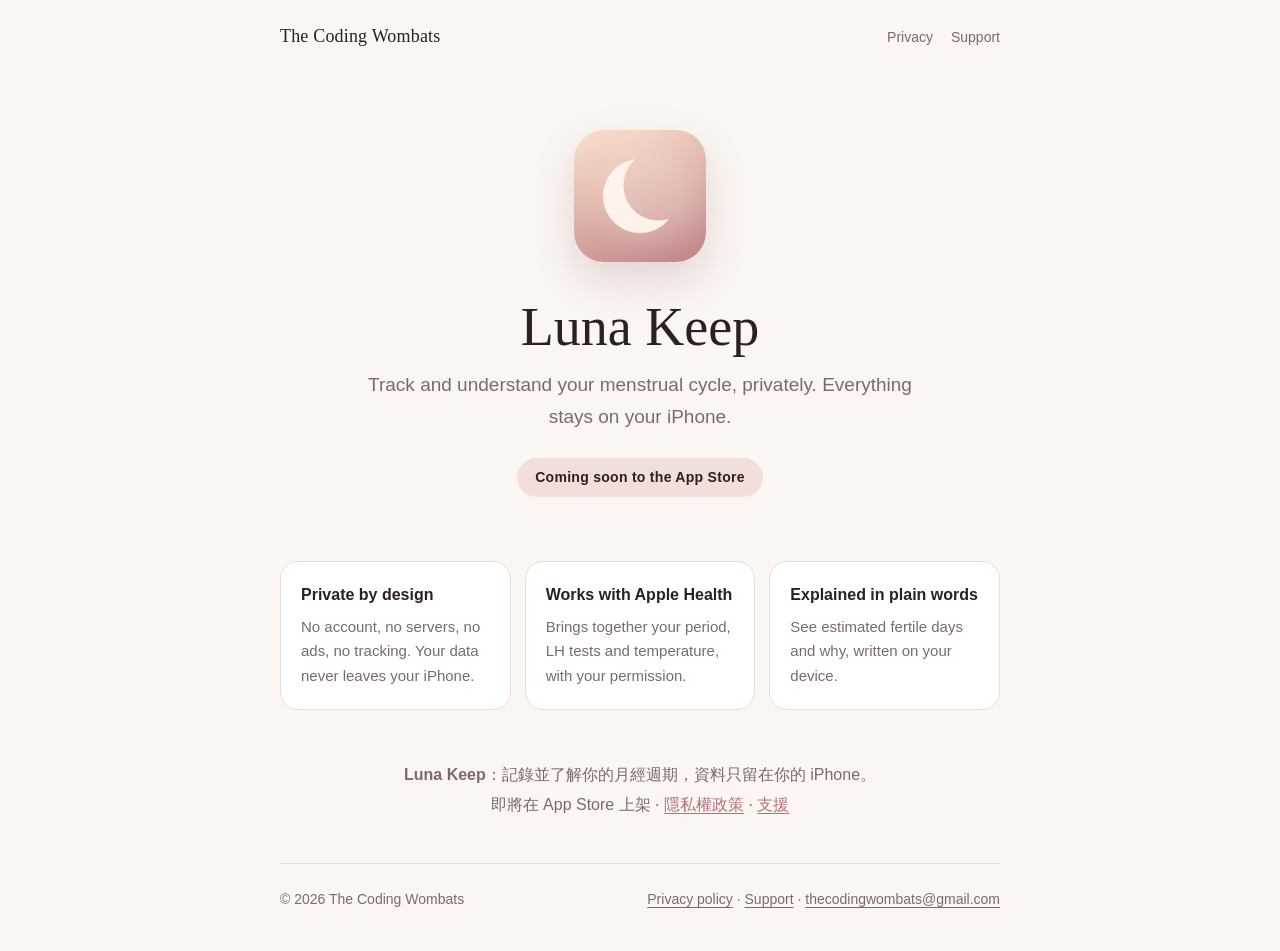
==== luna_keep/index.html @ 8c8591d7 "feat: Move Luna Keep pages under /luna_keep and add a studio home page Old /privacy/ and /support/ r" ====
<!doctype html>
<html lang="en">
<head>
<meta charset="utf-8">
<meta name="viewport" content="width=device-width, initial-scale=1">
<title>Luna Keep · The Coding Wombats</title>
<meta name="description" content="Luna Keep: track and understand your menstrual cycle. Your data stays on your iPhone.">
<link rel="icon" href="../favicon.png">
<link rel="apple-touch-icon" href="../apple-touch-icon.png">
<link rel="stylesheet" href="../assets/style.css">
</head>
<body>
<div class="wrap">
    <header class="site-header">
        <a class="brand" href="../">The Coding Wombats</a>
        <nav><a href="privacy/">Privacy</a><a href="support/">Support</a></nav>
    </header>

    <main>
        <section class="hero">
            <img class="icon" src="icon.png" alt="Luna Keep app icon">
            <h1>Luna Keep</h1>
            <p class="tagline">Track and understand your menstrual cycle, privately. Everything stays on your iPhone.</p>
            <span class="pill">Coming soon to the App Store</span>
        </section>

        <section class="features" aria-label="Highlights">
            <div class="feature">
                <h3>Private by design</h3>
                <p>No account, no servers, no ads, no tracking. Your data never leaves your iPhone.</p>
            </div>
            <div class="feature">
                <h3>Works with Apple Health</h3>
                <p>Brings together your period, LH tests and temperature, with your permission.</p>
            </div>
            <div class="feature">
                <h3>Explained in plain words</h3>
                <p>See estimated fertile days and why, written on your device.</p>
            </div>
        </section>

        <section class="zh-intro" lang="zh-Hant">
            <p><strong>Luna Keep</strong>：記錄並了解你的月經週期，資料只留在你的 iPhone。</p>
            <p>即將在 App Store 上架 · <a href="privacy/#zh">隱私權政策</a> · <a href="support/#zh">支援</a></p>
        </section>
    </main>

    <footer class="site-footer">
        <span>© 2026 The Coding Wombats</span>
        <span><a href="privacy/">Privacy policy</a> · <a href="support/">Support</a> · <a href="mailto:thecodingwombats@gmail.com">thecodingwombats@gmail.com</a></span>
    </footer>
</div>
</body>
</html>
---- assets/style.css ----
:root {
    --bg: #fbf6f2;
    --surface: #ffffff;
    --text: #2b2024;
    --muted: #7a6a6f;
    --accent: #b5707a;
    --accent-soft: #f3dfd9;
    --border: #eadcd6;
    --serif: ui-serif, "New York", Georgia, "Times New Roman", serif;
    --sans: -apple-system, BlinkMacSystemFont, "SF Pro Text", "Segoe UI", "PingFang TC", "Noto Sans TC", sans-serif;
}

@media (prefers-color-scheme: dark) {
    :root {
        --bg: #1b1517;
        --surface: #251d20;
        --text: #f4ebe8;
        --muted: #b8a7ab;
        --accent: #e3a3ac;
        --accent-soft: #3a2a2e;
        --border: #3a2e31;
    }
}

* { box-sizing: border-box; }

body {
    margin: 0;
    background: var(--bg);
    color: var(--text);
    font: 16px/1.65 var(--sans);
    -webkit-font-smoothing: antialiased;
}

a { color: var(--accent); text-decoration-thickness: 1px; text-underline-offset: 3px; }

.wrap { max-width: 760px; margin: 0 auto; padding: 0 20px; }

.site-header {
    display: flex;
    align-items: center;
    justify-content: space-between;
    padding: 22px 0;
}
.brand {
    font-family: var(--serif);
    font-size: 18px;
    color: var(--text);
    text-decoration: none;
    letter-spacing: 0.01em;
}
.site-header nav a {
    color: var(--muted);
    text-decoration: none;
    font-size: 14px;
    margin-left: 18px;
}
.site-header nav a:hover { color: var(--text); }

/* Home */
.hero { text-align: center; padding: 56px 0 40px; }
.hero .icon {
    width: 132px;
    height: 132px;
    border-radius: 30px;
    box-shadow: 0 18px 40px rgba(150, 90, 100, 0.22);
}
.hero h1 {
    font-family: var(--serif);
    font-weight: 500;
    font-size: clamp(38px, 7vw, 54px);
    line-height: 1.1;
    margin: 28px 0 12px;
}
.hero .tagline { font-size: 19px; color: var(--muted); margin: 0 auto; max-width: 30em; }
.pill {
    display: inline-block;
    margin-top: 26px;
    padding: 8px 18px;
    border-radius: 999px;
    background: var(--accent-soft);
    color: var(--text);
    font-size: 14px;
    font-weight: 600;
    letter-spacing: 0.02em;
}

.features {
    display: grid;
    grid-template-columns: repeat(3, 1fr);
    gap: 14px;
    padding: 24px 0 48px;
}
@media (max-width: 640px) { .features { grid-template-columns: 1fr; } }
.feature {
    background: var(--surface);
    border: 1px solid var(--border);
    border-radius: 18px;
    padding: 20px;
}
.feature h3 { margin: 0 0 6px; font-size: 16px; }
.feature p { margin: 0; color: var(--muted); font-size: 15px; }

.zh-intro { text-align: center; color: var(--muted); padding-bottom: 40px; }
.zh-intro p { margin: 4px 0; }

.site-footer {
    border-top: 1px solid var(--border);
    padding: 24px 0 40px;
    color: var(--muted);
    font-size: 14px;
    display: flex;
    flex-wrap: wrap;
    gap: 8px 20px;
    justify-content: space-between;
}
.site-footer a { color: var(--muted); }

/* Policy and support pages */
.doc { padding: 24px 0 48px; }
.doc h1, .doc h2 { font-family: var(--serif); font-weight: 500; }
.doc h1 { font-size: 34px; line-height: 1.2; margin: 8px 0 4px; }
.doc h2 { font-size: 28px; margin-top: 56px; padding-top: 32px; border-top: 1px solid var(--border); }
.doc h3 { font-size: 17px; margin-top: 28px; }
.doc .meta { color: var(--muted); font-size: 14px; }
.doc li { margin-bottom: 8px; }

/* Studio home */
.studio-hero { padding: 72px 0 36px; }
.studio-hero h1 {
    font-family: var(--serif);
    font-weight: 500;
    font-size: clamp(36px, 6.5vw, 52px);
    line-height: 1.12;
    margin: 0 0 14px;
}
.studio-hero p { font-size: 19px; color: var(--muted); margin: 0; max-width: 32em; }
.section-label {
    font-size: 13px;
    font-weight: 600;
    letter-spacing: 0.08em;
    text-transform: uppercase;
    color: var(--muted);
    margin: 24px 0 14px;
}
.app-card {
    display: flex;
    align-items: center;
    gap: 18px;
    background: var(--surface);
    border: 1px solid var(--border);
    border-radius: 20px;
    padding: 18px 20px;
    color: var(--text);
    text-decoration: none;
    transition: border-color 0.15s, transform 0.15s;
}
.app-card:hover { border-color: var(--accent); transform: translateY(-1px); }
.app-card img { width: 64px; height: 64px; border-radius: 15px; flex: none; }
.app-card h3 { margin: 0 0 2px; font-size: 18px; }
.app-card p { margin: 0; color: var(--muted); font-size: 15px; }
.app-card .status { margin-left: auto; font-size: 13px; color: var(--muted); white-space: nowrap; }
@media (max-width: 520px) { .app-card .status { display: none; } }
.principles { padding: 40px 0 56px; color: var(--muted); }
.principles p { margin: 0; max-width: 36em; }

.brand, .site-header nav a { white-space: nowrap; }
@media (max-width: 440px) {
    .site-header { flex-wrap: wrap; gap: 6px 0; }
    .site-header nav { width: 100%; }
    .site-header nav a { margin: 0 16px 0 0; }
}
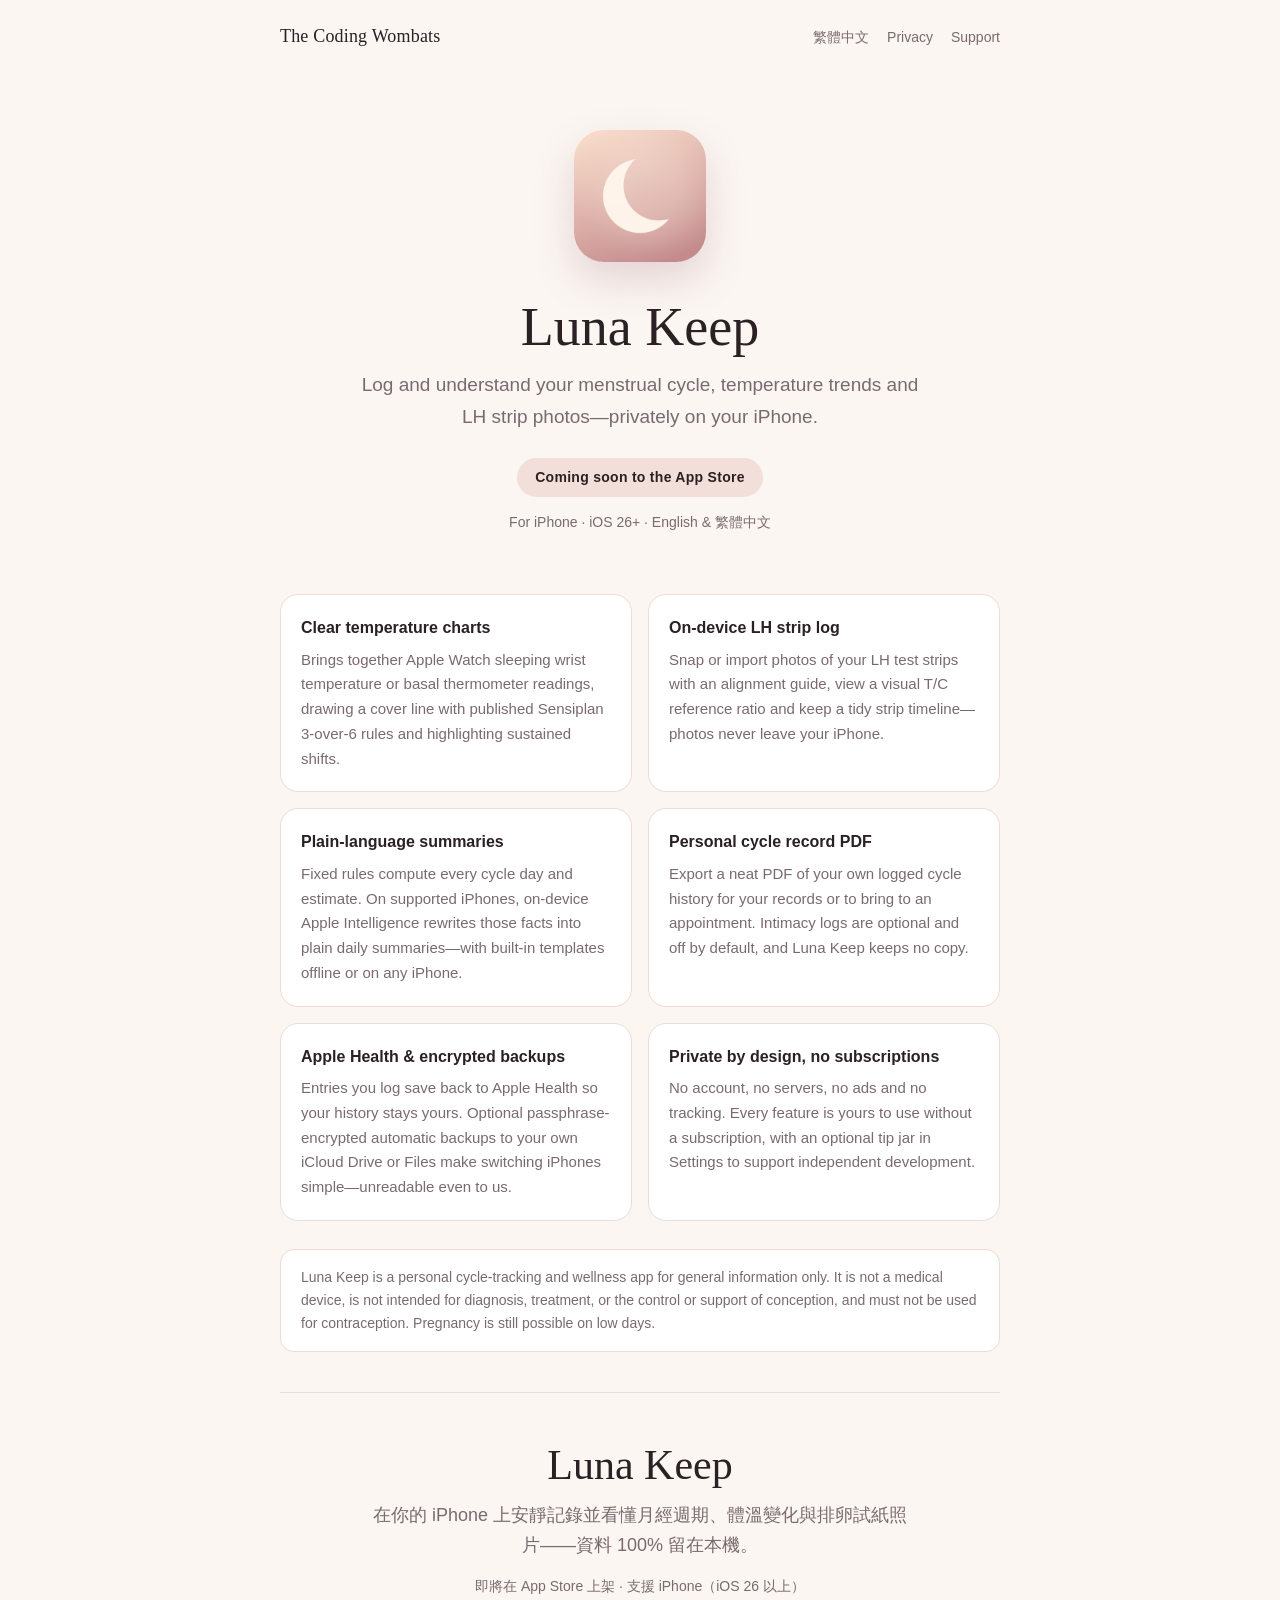
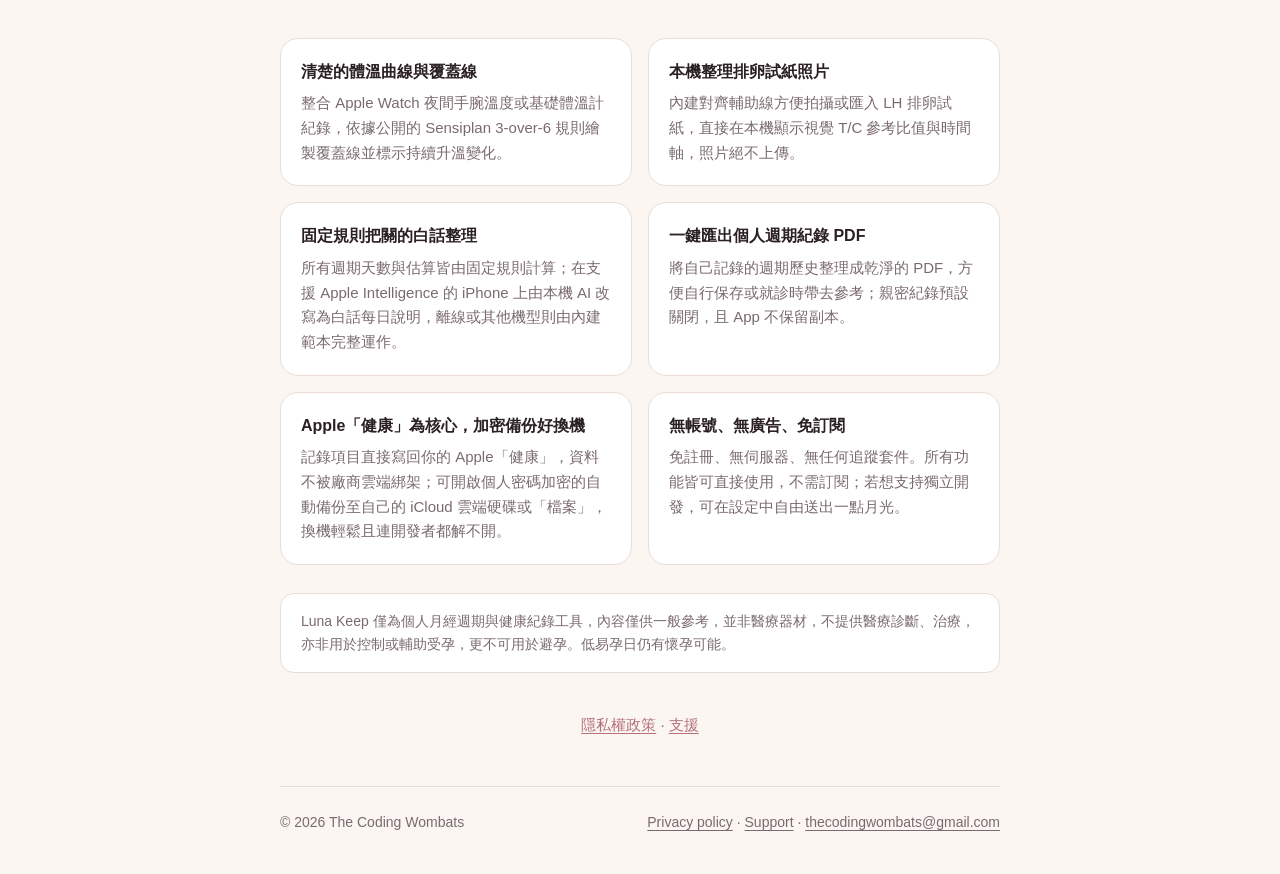
==== commit 66685983: "feat: update Luna Keep pages for v1 launch (#1)" ====
--- a/luna_keep/index.html
+++ b/luna_keep/index.html
@@ -4,7 +4,13 @@
 <meta charset="utf-8">
 <meta name="viewport" content="width=device-width, initial-scale=1">
 <title>Luna Keep · The Coding Wombats</title>
-<meta name="description" content="Luna Keep: track and understand your menstrual cycle. Your data stays on your iPhone.">
+<meta name="description" content="Luna Keep: log your menstrual cycle, Apple Watch wrist temperature, basal temperature charts and LH strip photos—100% on your iPhone. No accounts, no cloud, no ads.">
+<meta property="og:title" content="Luna Keep — Private Cycle &amp; Temperature Tracking for iPhone">
+<meta property="og:description" content="Apple Watch wrist temp, basal temperature charts, on-device LH strip logs and personal PDF exports. No accounts, no cloud, no subscriptions.">
+<meta property="og:type" content="website">
+<meta property="og:url" content="https://thecodingwombats.github.io/luna_keep/">
+<meta property="og:image" content="https://thecodingwombats.github.io/luna_keep/icon.png">
+<meta name="twitter:card" content="summary">
 <link rel="icon" href="../favicon.png">
 <link rel="apple-touch-icon" href="../apple-touch-icon.png">
 <link rel="stylesheet" href="../assets/style.css">
@@ -13,35 +19,88 @@
 <div class="wrap">
     <header class="site-header">
         <a class="brand" href="../">The Coding Wombats</a>
-        <nav><a href="privacy/">Privacy</a><a href="support/">Support</a></nav>
+        <nav><a href="#zh" lang="zh-Hant">繁體中文</a><a href="privacy/">Privacy</a><a href="support/">Support</a></nav>
     </header>
 
     <main>
         <section class="hero">
             <img class="icon" src="icon.png" alt="Luna Keep app icon">
             <h1>Luna Keep</h1>
-            <p class="tagline">Track and understand your menstrual cycle, privately. Everything stays on your iPhone.</p>
+            <p class="tagline">Log and understand your menstrual cycle, temperature trends and LH strip photos—privately on your iPhone.</p>
             <span class="pill">Coming soon to the App Store</span>
+            <p class="hero-meta">For iPhone · iOS 26+ · English &amp; <span lang="zh-Hant">繁體中文</span></p>
         </section>
 
         <section class="features" aria-label="Highlights">
             <div class="feature">
-                <h3>Private by design</h3>
-                <p>No account, no servers, no ads, no tracking. Your data never leaves your iPhone.</p>
+                <h3>Clear temperature charts</h3>
+                <p>Brings together Apple Watch sleeping wrist temperature or basal thermometer readings, drawing a cover line with published Sensiplan 3-over-6 rules and highlighting sustained shifts.</p>
             </div>
             <div class="feature">
-                <h3>Works with Apple Health</h3>
-                <p>Brings together your period, LH tests and temperature, with your permission.</p>
+                <h3>On-device LH strip log</h3>
+                <p>Snap or import photos of your LH test strips with an alignment guide, view a visual T/C reference ratio and keep a tidy strip timeline—photos never leave your iPhone.</p>
             </div>
             <div class="feature">
-                <h3>Explained in plain words</h3>
-                <p>See estimated fertile days and why, written on your device.</p>
+                <h3>Plain-language summaries</h3>
+                <p>Fixed rules compute every cycle day and estimate. On supported iPhones, on-device Apple Intelligence rewrites those facts into plain daily summaries—with built-in templates offline or on any iPhone.</p>
+            </div>
+            <div class="feature">
+                <h3>Personal cycle record PDF</h3>
+                <p>Export a neat PDF of your own logged cycle history for your records or to bring to an appointment. Intimacy logs are optional and off by default, and Luna Keep keeps no copy.</p>
+            </div>
+            <div class="feature">
+                <h3>Apple Health &amp; encrypted backups</h3>
+                <p>Entries you log save back to Apple Health so your history stays yours. Optional passphrase-encrypted automatic backups to your own iCloud Drive or Files make switching iPhones simple—unreadable even to us.</p>
+            </div>
+            <div class="feature">
+                <h3>Private by design, no subscriptions</h3>
+                <p>No account, no servers, no ads and no tracking. Every feature is yours to use without a subscription, with an optional tip jar in Settings to support independent development.</p>
             </div>
         </section>
 
-        <section class="zh-intro" lang="zh-Hant">
-            <p><strong>Luna Keep</strong>：記錄並了解你的月經週期，資料只留在你的 iPhone。</p>
-            <p>即將在 App Store 上架 · <a href="privacy/#zh">隱私權政策</a> · <a href="support/#zh">支援</a></p>
+        <aside class="notice" aria-label="Non-medical notice">
+            <p>Luna Keep is a personal cycle-tracking and wellness app for general information only. It is not a medical device, is not intended for diagnosis, treatment, or the control or support of conception, and must not be used for contraception. Pregnancy is still possible on low days.</p>
+        </aside>
+
+        <section id="zh" class="zh-section" lang="zh-Hant">
+            <div class="zh-hero">
+                <h2>Luna Keep</h2>
+                <p class="tagline">在你的 iPhone 上安靜記錄並看懂月經週期、體溫變化與排卵試紙照片——資料 100% 留在本機。</p>
+                <p class="hero-meta">即將在 App Store 上架 · 支援 iPhone（iOS 26 以上）</p>
+            </div>
+
+            <section class="features" aria-label="功能特色">
+                <div class="feature">
+                    <h3>清楚的體溫曲線與覆蓋線</h3>
+                    <p>整合 Apple Watch 夜間手腕溫度或基礎體溫計紀錄，依據公開的 Sensiplan 3-over-6 規則繪製覆蓋線並標示持續升溫變化。</p>
+                </div>
+                <div class="feature">
+                    <h3>本機整理排卵試紙照片</h3>
+                    <p>內建對齊輔助線方便拍攝或匯入 LH 排卵試紙，直接在本機顯示視覺 T/C 參考比值與時間軸，照片絕不上傳。</p>
+                </div>
+                <div class="feature">
+                    <h3>固定規則把關的白話整理</h3>
+                    <p>所有週期天數與估算皆由固定規則計算；在支援 Apple Intelligence 的 iPhone 上由本機 AI 改寫為白話每日說明，離線或其他機型則由內建範本完整運作。</p>
+                </div>
+                <div class="feature">
+                    <h3>一鍵匯出個人週期紀錄 PDF</h3>
+                    <p>將自己記錄的週期歷史整理成乾淨的 PDF，方便自行保存或就診時帶去參考；親密紀錄預設關閉，且 App 不保留副本。</p>
+                </div>
+                <div class="feature">
+                    <h3>Apple「健康」為核心，加密備份好換機</h3>
+                    <p>記錄項目直接寫回你的 Apple「健康」，資料不被廠商雲端綁架；可開啟個人密碼加密的自動備份至自己的 iCloud 雲端硬碟或「檔案」，換機輕鬆且連開發者都解不開。</p>
+                </div>
+                <div class="feature">
+                    <h3>無帳號、無廣告、免訂閱</h3>
+                    <p>免註冊、無伺服器、無任何追蹤套件。所有功能皆可直接使用，不需訂閱；若想支持獨立開發，可在設定中自由送出一點月光。</p>
+                </div>
+            </section>
+
+            <aside class="notice" aria-label="非醫療聲明">
+                <p>Luna Keep 僅為個人月經週期與健康紀錄工具，內容僅供一般參考，並非醫療器材，不提供醫療診斷、治療，亦非用於控制或輔助受孕，更不可用於避孕。低易孕日仍有懷孕可能。</p>
+            </aside>
+
+            <p class="zh-links"><a href="privacy/#zh">隱私權政策</a> · <a href="support/#zh">支援</a></p>
         </section>
     </main>
 
--- a/assets/style.css
+++ b/assets/style.css
@@ -85,11 +85,17 @@
     letter-spacing: 0.02em;
 }
 
+.hero-meta {
+    margin: 14px 0 0;
+    font-size: 14px;
+    color: var(--muted);
+}
+
 .features {
     display: grid;
-    grid-template-columns: repeat(3, 1fr);
-    gap: 14px;
-    padding: 24px 0 48px;
+    grid-template-columns: repeat(2, 1fr);
+    gap: 16px;
+    padding: 20px 0 28px;
 }
 @media (max-width: 640px) { .features { grid-template-columns: 1fr; } }
 .feature {
@@ -101,8 +107,32 @@
 .feature h3 { margin: 0 0 6px; font-size: 16px; }
 .feature p { margin: 0; color: var(--muted); font-size: 15px; }
 
-.zh-intro { text-align: center; color: var(--muted); padding-bottom: 40px; }
-.zh-intro p { margin: 4px 0; }
+.notice {
+    background: var(--surface);
+    border: 1px solid var(--border);
+    border-radius: 14px;
+    padding: 16px 20px;
+    margin: 0 0 40px;
+    color: var(--muted);
+    font-size: 14px;
+    line-height: 1.65;
+}
+.notice p { margin: 0; }
+
+.zh-section {
+    border-top: 1px solid var(--border);
+    padding: 48px 0 16px;
+}
+.zh-hero { text-align: center; padding: 0 0 20px; }
+.zh-hero h2 {
+    font-family: var(--serif);
+    font-weight: 500;
+    font-size: clamp(32px, 5.5vw, 42px);
+    line-height: 1.15;
+    margin: 0 0 12px;
+}
+.zh-hero .tagline { font-size: 18px; color: var(--muted); margin: 0 auto; max-width: 30em; }
+.zh-links { text-align: center; color: var(--muted); font-size: 15px; margin: 0 0 32px; }
 
 .site-footer {
     border-top: 1px solid var(--border);
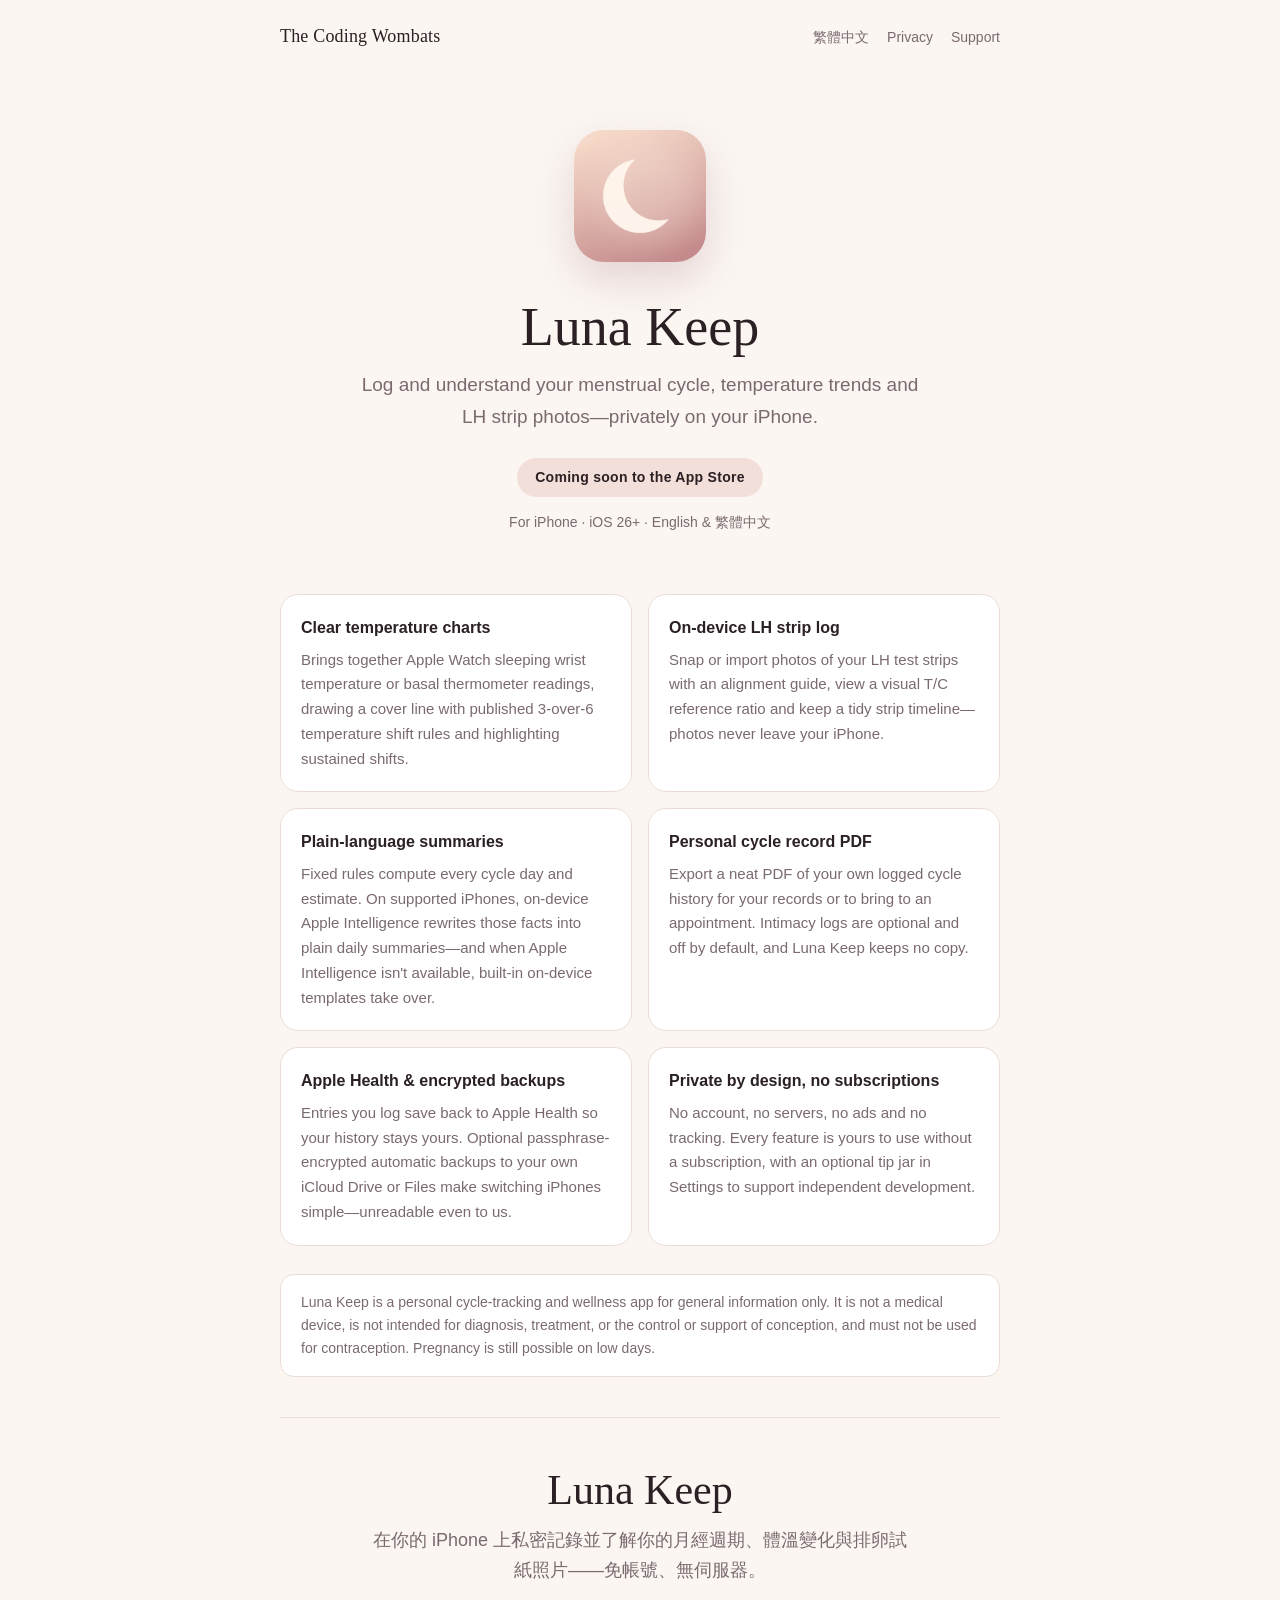
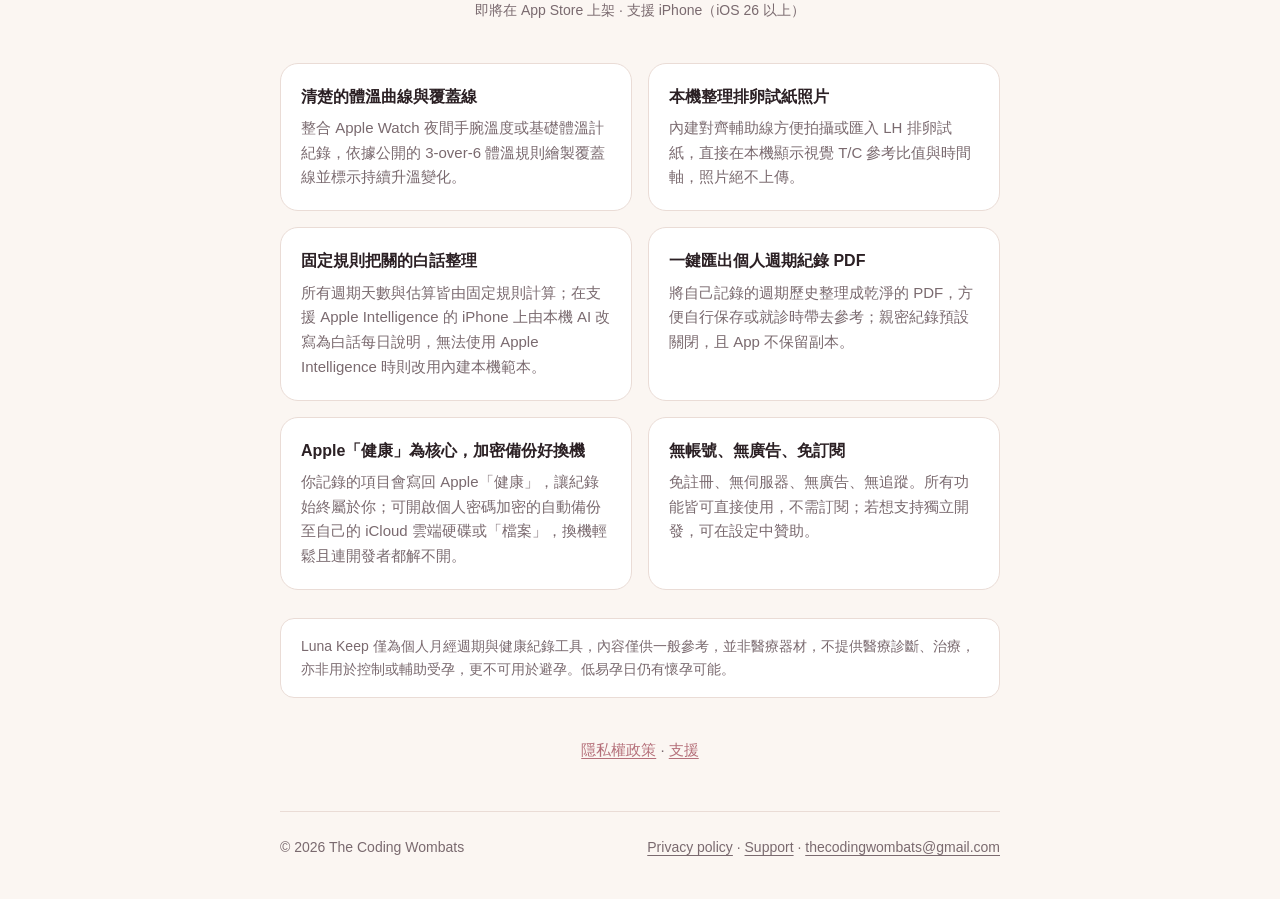
==== commit 6829e229: "fix: address review feedback on Luna Keep pages (#1)" ====
--- a/luna_keep/index.html
+++ b/luna_keep/index.html
@@ -4,9 +4,9 @@
 <meta charset="utf-8">
 <meta name="viewport" content="width=device-width, initial-scale=1">
 <title>Luna Keep · The Coding Wombats</title>
-<meta name="description" content="Luna Keep: log your menstrual cycle, Apple Watch wrist temperature, basal temperature charts and LH strip photos—100% on your iPhone. No accounts, no cloud, no ads.">
+<meta name="description" content="Luna Keep: log your menstrual cycle, Apple Watch wrist temperature, basal temperature charts and LH strip photos—privately on your iPhone. No accounts, no servers, no ads.">
 <meta property="og:title" content="Luna Keep — Private Cycle &amp; Temperature Tracking for iPhone">
-<meta property="og:description" content="Apple Watch wrist temp, basal temperature charts, on-device LH strip logs and personal PDF exports. No accounts, no cloud, no subscriptions.">
+<meta property="og:description" content="Apple Watch wrist temp, basal temperature charts, on-device LH strip logs and personal PDF exports. No accounts, no servers, no subscriptions.">
 <meta property="og:type" content="website">
 <meta property="og:url" content="https://thecodingwombats.github.io/luna_keep/">
 <meta property="og:image" content="https://thecodingwombats.github.io/luna_keep/icon.png">
@@ -34,7 +34,7 @@
         <section class="features" aria-label="Highlights">
             <div class="feature">
                 <h3>Clear temperature charts</h3>
-                <p>Brings together Apple Watch sleeping wrist temperature or basal thermometer readings, drawing a cover line with published Sensiplan 3-over-6 rules and highlighting sustained shifts.</p>
+                <p>Brings together Apple Watch sleeping wrist temperature or basal thermometer readings, drawing a cover line with published 3-over-6 temperature shift rules and highlighting sustained shifts.</p>
             </div>
             <div class="feature">
                 <h3>On-device LH strip log</h3>
@@ -42,7 +42,7 @@
             </div>
             <div class="feature">
                 <h3>Plain-language summaries</h3>
-                <p>Fixed rules compute every cycle day and estimate. On supported iPhones, on-device Apple Intelligence rewrites those facts into plain daily summaries—with built-in templates offline or on any iPhone.</p>
+                <p>Fixed rules compute every cycle day and estimate. On supported iPhones, on-device Apple Intelligence rewrites those facts into plain daily summaries—and when Apple Intelligence isn't available, built-in on-device templates take over.</p>
             </div>
             <div class="feature">
                 <h3>Personal cycle record PDF</h3>
@@ -65,14 +65,14 @@
         <section id="zh" class="zh-section" lang="zh-Hant">
             <div class="zh-hero">
                 <h2>Luna Keep</h2>
-                <p class="tagline">在你的 iPhone 上安靜記錄並看懂月經週期、體溫變化與排卵試紙照片——資料 100% 留在本機。</p>
+                <p class="tagline">在你的 iPhone 上私密記錄並了解你的月經週期、體溫變化與排卵試紙照片——免帳號、無伺服器。</p>
                 <p class="hero-meta">即將在 App Store 上架 · 支援 iPhone（iOS 26 以上）</p>
             </div>
 
             <section class="features" aria-label="功能特色">
                 <div class="feature">
                     <h3>清楚的體溫曲線與覆蓋線</h3>
-                    <p>整合 Apple Watch 夜間手腕溫度或基礎體溫計紀錄，依據公開的 Sensiplan 3-over-6 規則繪製覆蓋線並標示持續升溫變化。</p>
+                    <p>整合 Apple Watch 夜間手腕溫度或基礎體溫計紀錄，依據公開的 3-over-6 體溫規則繪製覆蓋線並標示持續升溫變化。</p>
                 </div>
                 <div class="feature">
                     <h3>本機整理排卵試紙照片</h3>
@@ -80,7 +80,7 @@
                 </div>
                 <div class="feature">
                     <h3>固定規則把關的白話整理</h3>
-                    <p>所有週期天數與估算皆由固定規則計算；在支援 Apple Intelligence 的 iPhone 上由本機 AI 改寫為白話每日說明，離線或其他機型則由內建範本完整運作。</p>
+                    <p>所有週期天數與估算皆由固定規則計算；在支援 Apple Intelligence 的 iPhone 上由本機 AI 改寫為白話每日說明，無法使用 Apple Intelligence 時則改用內建本機範本。</p>
                 </div>
                 <div class="feature">
                     <h3>一鍵匯出個人週期紀錄 PDF</h3>
@@ -88,11 +88,11 @@
                 </div>
                 <div class="feature">
                     <h3>Apple「健康」為核心，加密備份好換機</h3>
-                    <p>記錄項目直接寫回你的 Apple「健康」，資料不被廠商雲端綁架；可開啟個人密碼加密的自動備份至自己的 iCloud 雲端硬碟或「檔案」，換機輕鬆且連開發者都解不開。</p>
+                    <p>你記錄的項目會寫回 Apple「健康」，讓紀錄始終屬於你；可開啟個人密碼加密的自動備份至自己的 iCloud 雲端硬碟或「檔案」，換機輕鬆且連開發者都解不開。</p>
                 </div>
                 <div class="feature">
                     <h3>無帳號、無廣告、免訂閱</h3>
-                    <p>免註冊、無伺服器、無任何追蹤套件。所有功能皆可直接使用，不需訂閱；若想支持獨立開發，可在設定中自由送出一點月光。</p>
+                    <p>免註冊、無伺服器、無廣告、無追蹤。所有功能皆可直接使用，不需訂閱；若想支持獨立開發，可在設定中贊助。</p>
                 </div>
             </section>
 
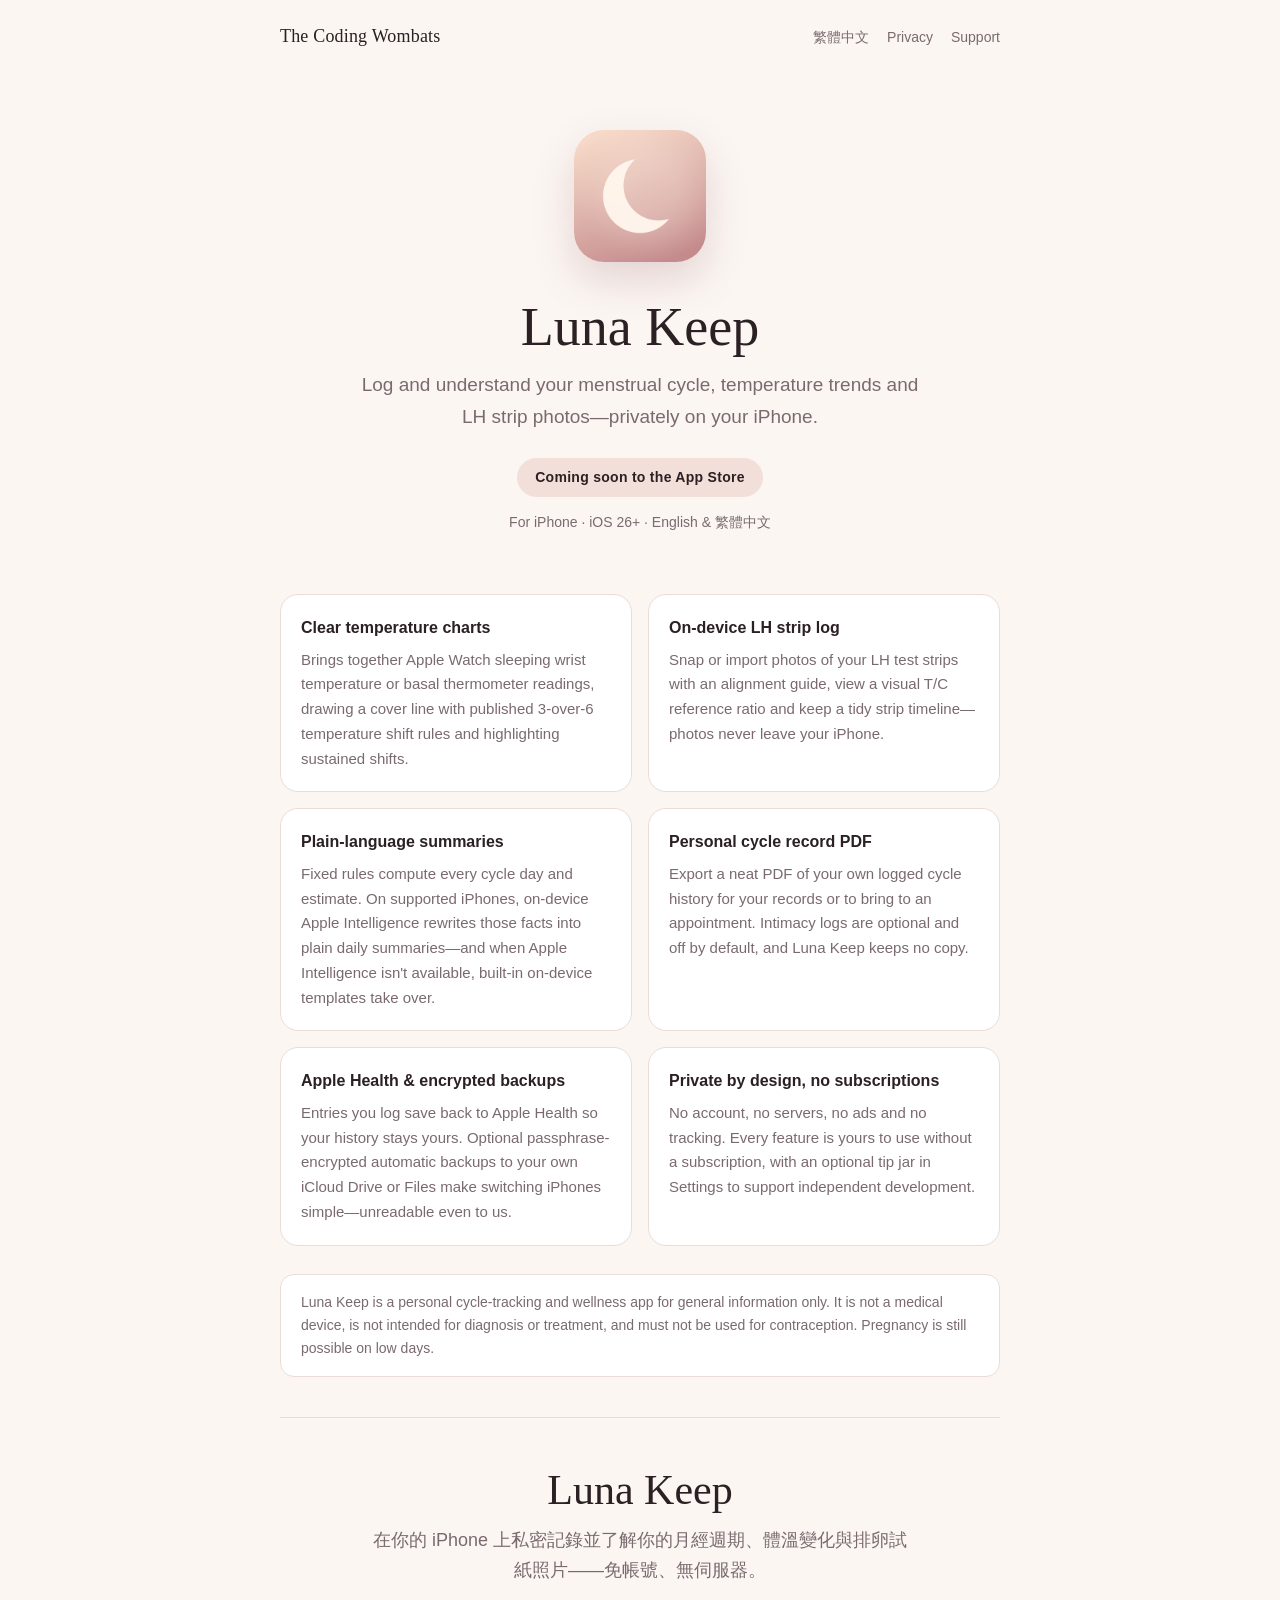
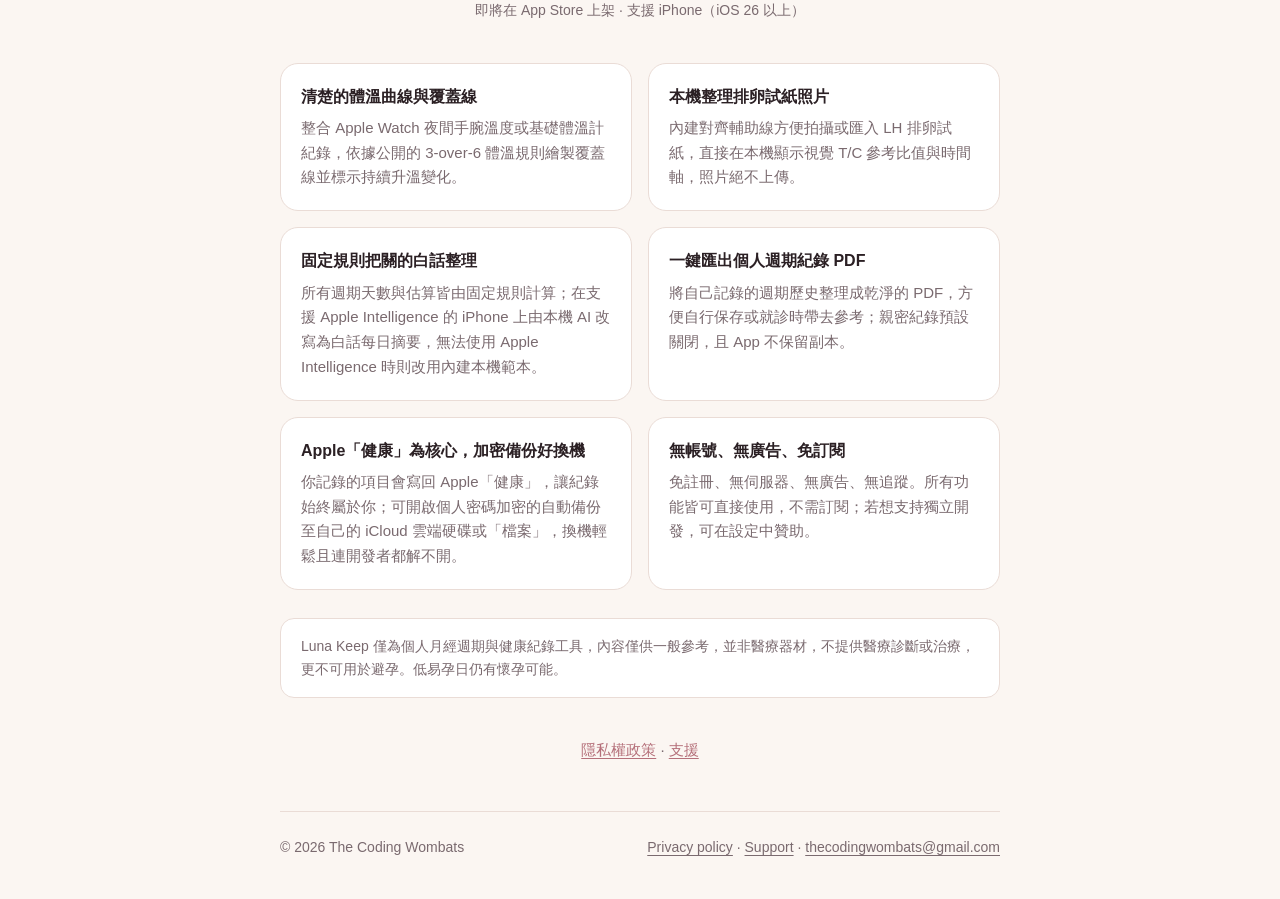
==== commit 67a560df: "fix: Drop conception disclaimer and use 每日摘要 to match the app Co-Authored-By: Claude Opus 5.5 <norep" ====
--- a/luna_keep/index.html
+++ b/luna_keep/index.html
@@ -59,7 +59,7 @@
         </section>
 
         <aside class="notice" aria-label="Non-medical notice">
-            <p>Luna Keep is a personal cycle-tracking and wellness app for general information only. It is not a medical device, is not intended for diagnosis, treatment, or the control or support of conception, and must not be used for contraception. Pregnancy is still possible on low days.</p>
+            <p>Luna Keep is a personal cycle-tracking and wellness app for general information only. It is not a medical device, is not intended for diagnosis or treatment, and must not be used for contraception. Pregnancy is still possible on low days.</p>
         </aside>
 
         <section id="zh" class="zh-section" lang="zh-Hant">
@@ -80,7 +80,7 @@
                 </div>
                 <div class="feature">
                     <h3>固定規則把關的白話整理</h3>
-                    <p>所有週期天數與估算皆由固定規則計算；在支援 Apple Intelligence 的 iPhone 上由本機 AI 改寫為白話每日說明，無法使用 Apple Intelligence 時則改用內建本機範本。</p>
+                    <p>所有週期天數與估算皆由固定規則計算；在支援 Apple Intelligence 的 iPhone 上由本機 AI 改寫為白話每日摘要，無法使用 Apple Intelligence 時則改用內建本機範本。</p>
                 </div>
                 <div class="feature">
                     <h3>一鍵匯出個人週期紀錄 PDF</h3>
@@ -97,7 +97,7 @@
             </section>
 
             <aside class="notice" aria-label="非醫療聲明">
-                <p>Luna Keep 僅為個人月經週期與健康紀錄工具，內容僅供一般參考，並非醫療器材，不提供醫療診斷、治療，亦非用於控制或輔助受孕，更不可用於避孕。低易孕日仍有懷孕可能。</p>
+                <p>Luna Keep 僅為個人月經週期與健康紀錄工具，內容僅供一般參考，並非醫療器材，不提供醫療診斷或治療，更不可用於避孕。低易孕日仍有懷孕可能。</p>
             </aside>
 
             <p class="zh-links"><a href="privacy/#zh">隱私權政策</a> · <a href="support/#zh">支援</a></p>
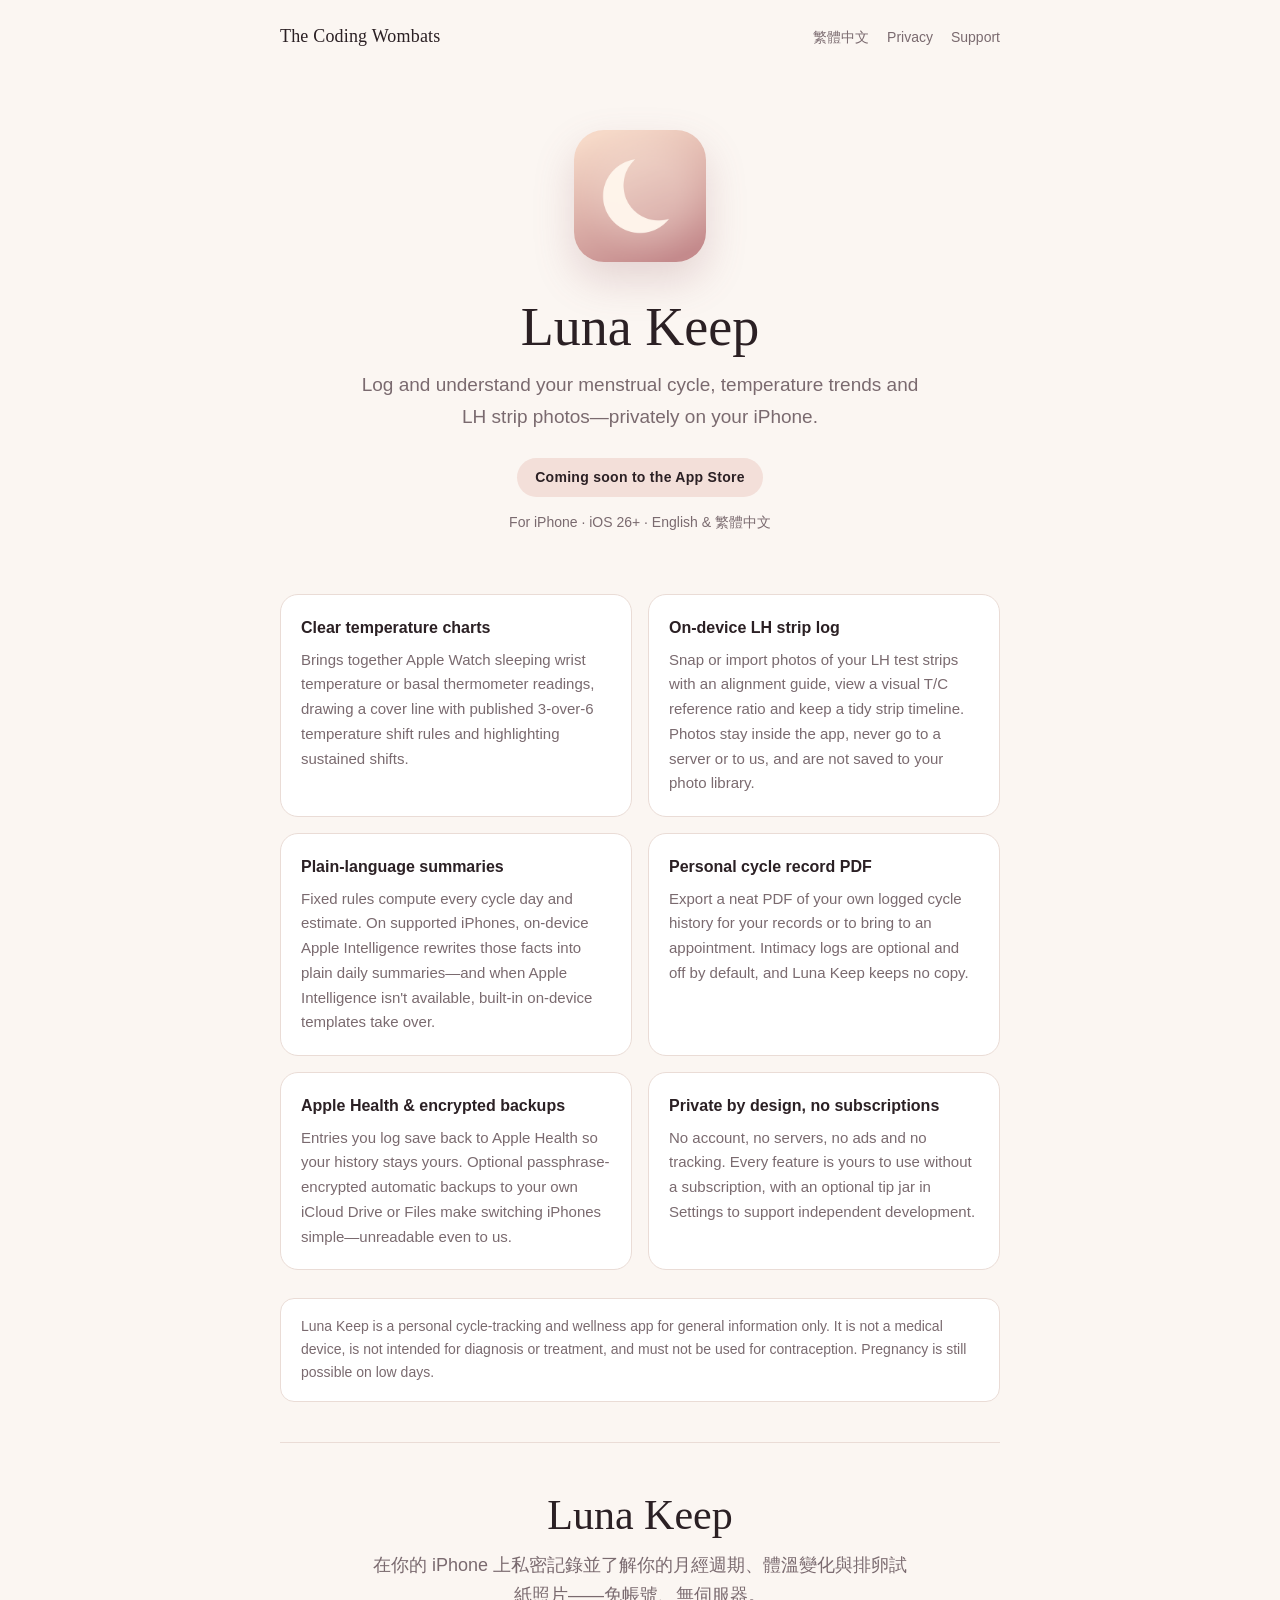
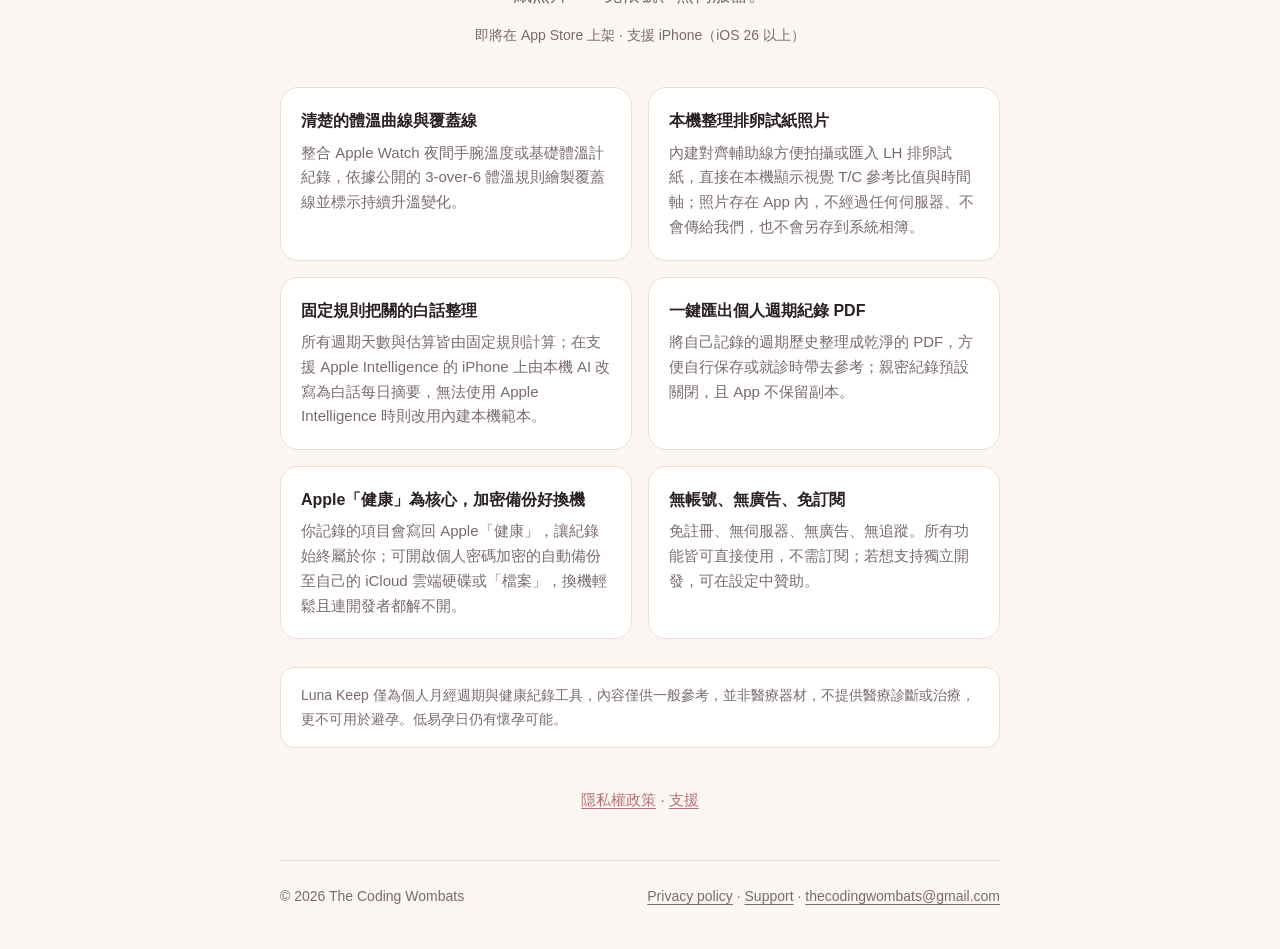
==== commit 61f13d7b: "fix: Say LH strip photos never go to a server, and note they join encrypted backups Co-Authored-By: " ====
--- a/luna_keep/index.html
+++ b/luna_keep/index.html
@@ -38,7 +38,7 @@
             </div>
             <div class="feature">
                 <h3>On-device LH strip log</h3>
-                <p>Snap or import photos of your LH test strips with an alignment guide, view a visual T/C reference ratio and keep a tidy strip timeline—photos never leave your iPhone.</p>
+                <p>Snap or import photos of your LH test strips with an alignment guide, view a visual T/C reference ratio and keep a tidy strip timeline. Photos stay inside the app, never go to a server or to us, and are not saved to your photo library.</p>
             </div>
             <div class="feature">
                 <h3>Plain-language summaries</h3>
@@ -76,7 +76,7 @@
                 </div>
                 <div class="feature">
                     <h3>本機整理排卵試紙照片</h3>
-                    <p>內建對齊輔助線方便拍攝或匯入 LH 排卵試紙，直接在本機顯示視覺 T/C 參考比值與時間軸，照片絕不上傳。</p>
+                    <p>內建對齊輔助線方便拍攝或匯入 LH 排卵試紙，直接在本機顯示視覺 T/C 參考比值與時間軸；照片存在 App 內，不經過任何伺服器、不會傳給我們，也不會另存到系統相簿。</p>
                 </div>
                 <div class="feature">
                     <h3>固定規則把關的白話整理</h3>
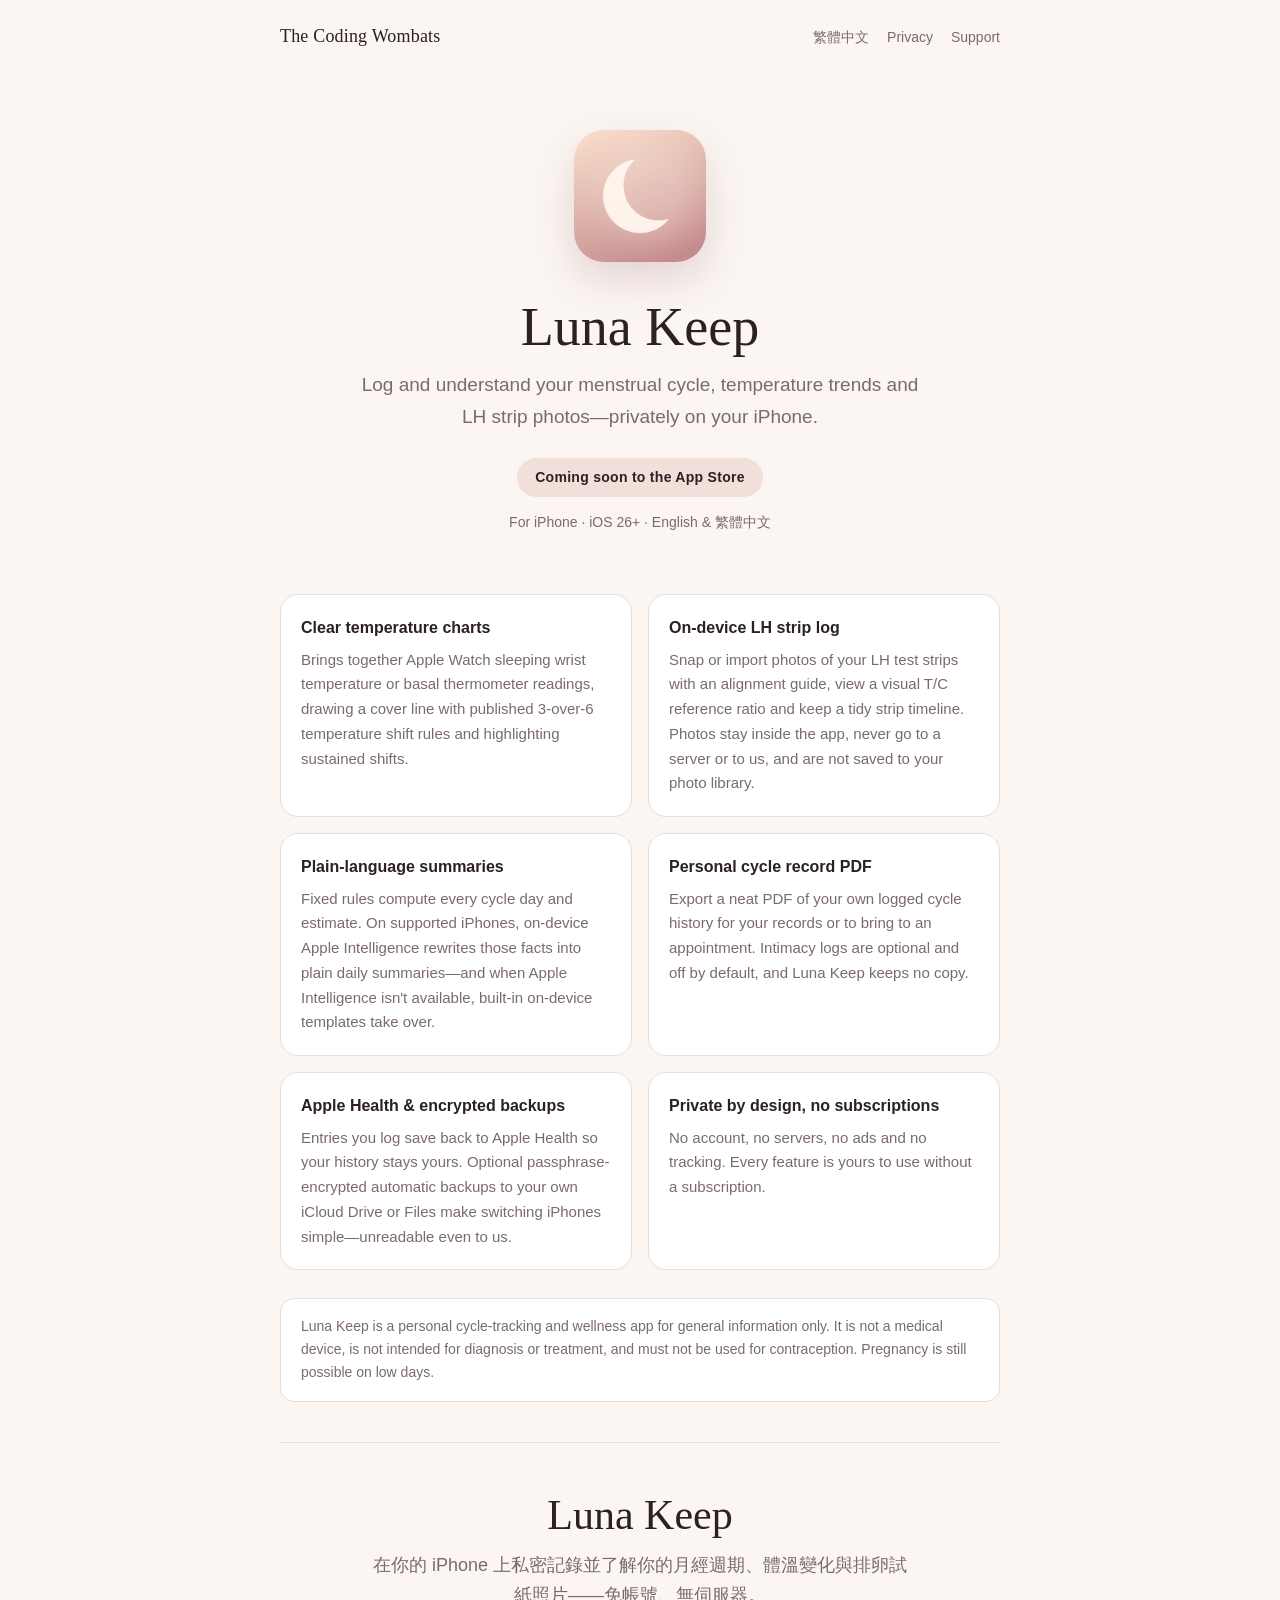
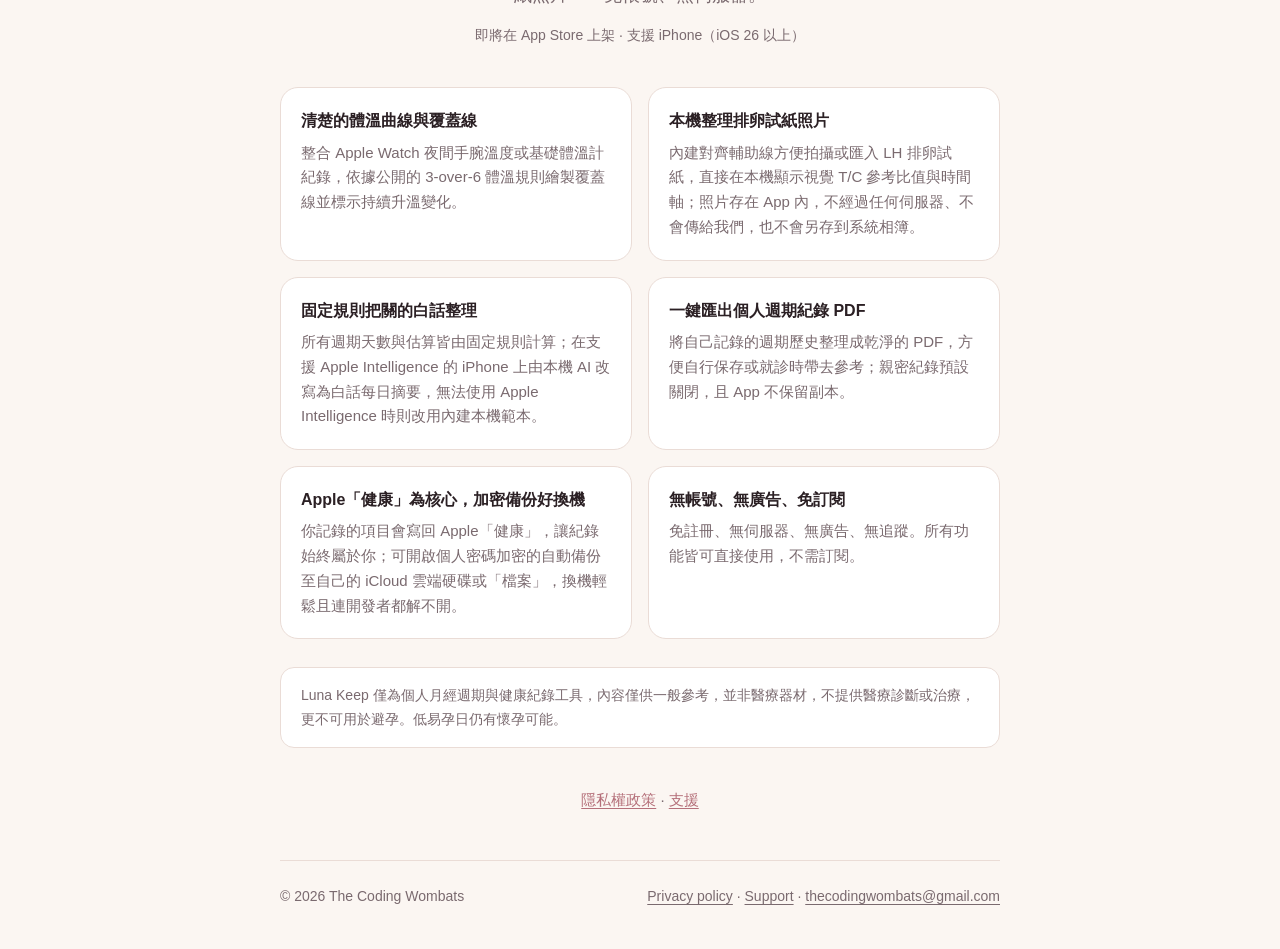
==== commit 0fdae92d: "fix: remove tip and sponsorship mentions from website pages Applies Antigravity's patch 6f2b556 on t" ====
--- a/luna_keep/index.html
+++ b/luna_keep/index.html
@@ -54,7 +54,7 @@
             </div>
             <div class="feature">
                 <h3>Private by design, no subscriptions</h3>
-                <p>No account, no servers, no ads and no tracking. Every feature is yours to use without a subscription, with an optional tip jar in Settings to support independent development.</p>
+                <p>No account, no servers, no ads and no tracking. Every feature is yours to use without a subscription.</p>
             </div>
         </section>
 
@@ -92,7 +92,7 @@
                 </div>
                 <div class="feature">
                     <h3>無帳號、無廣告、免訂閱</h3>
-                    <p>免註冊、無伺服器、無廣告、無追蹤。所有功能皆可直接使用，不需訂閱；若想支持獨立開發，可在設定中贊助。</p>
+                    <p>免註冊、無伺服器、無廣告、無追蹤。所有功能皆可直接使用，不需訂閱。</p>
                 </div>
             </section>
 
